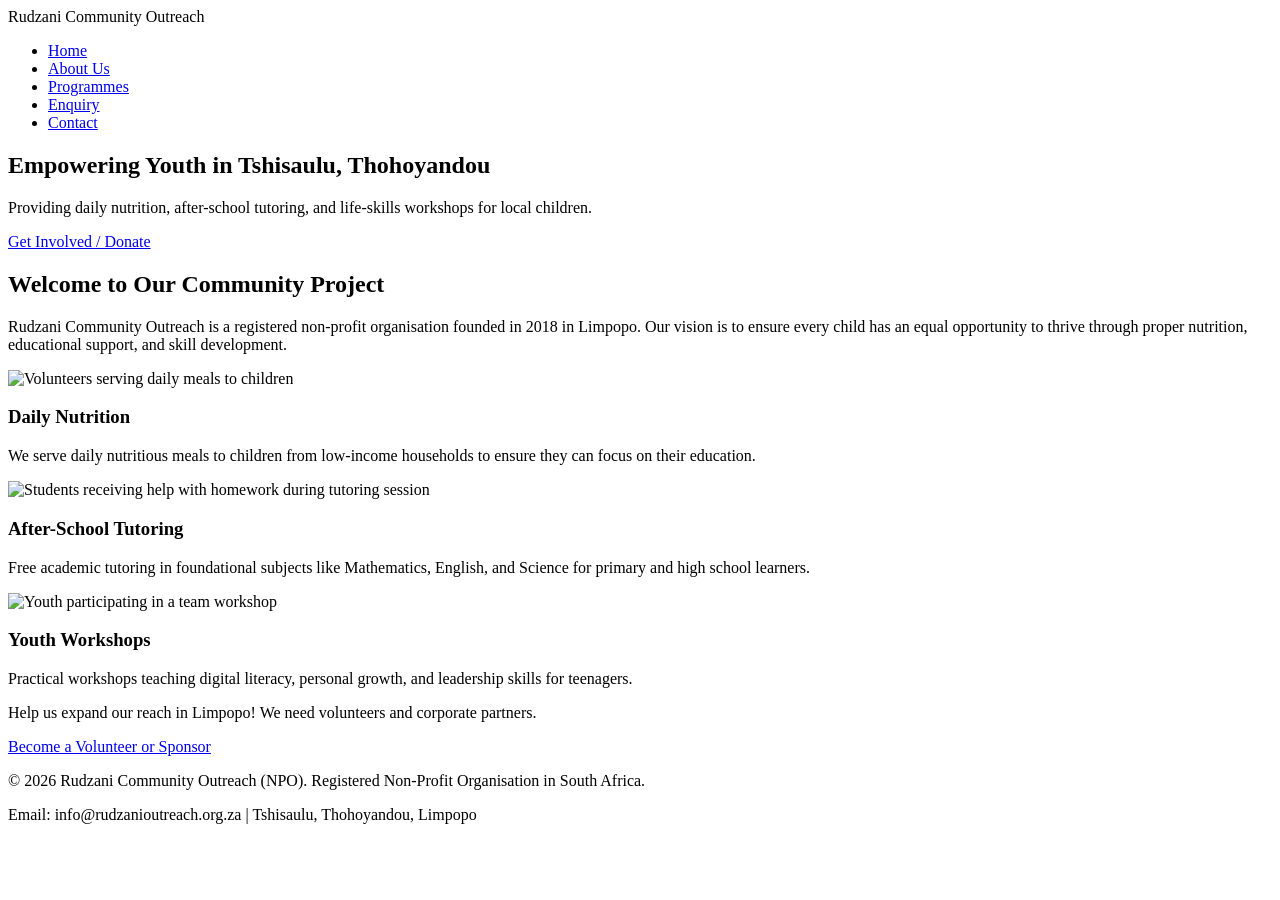
==== index.html @ 4dd1d18a "Created index.html" ====
<!DOCTYPE html>
<html lang="en">
<head>
    <meta charset="UTF-8">
    <meta name="viewport" content="width=device-width, initial-scale=1.0">
    <title>Home - Rudzani Community Outreach</title>
    <link rel="stylesheet" href="css/style.css">
</head>
<body>

    <!-- Header & Main Navigation -->
    <header>
        <div class="logo-text">Rudzani Community Outreach</div>
        <nav aria-label="Main Navigation">
            <ul>
                <li><a href="index.html" class="active">Home</a></li>
                <li><a href="about.html">About Us</a></li>
                <li><a href="programmes.html">Programmes</a></li>
                <li><a href="enquiry.html">Enquiry</a></li>
                <li><a href="contact.html">Contact</a></li>
            </ul>
        </nav>
    </header>

    <!-- Main Page Content -->
    <main>
        <section class="hero-box">
            <h1>Empowering Youth in Tshisaulu, Thohoyandou</h1>
            <p>Providing daily nutrition, after-school tutoring, and life-skills workshops for local children.</p>
            <a href="enquiry.html" class="btn-action">Get Involved / Donate</a>
        </section>

        <section>
            <h2>Welcome to Our Community Project</h2>
            <p>Rudzani Community Outreach is a registered non-profit organisation founded in 2018 in Limpopo. Our vision is to ensure every child has an equal opportunity to thrive through proper nutrition, educational support, and skill development.</p>
        </section>

        <section class="card-grid">
            <article class="card">
                <img src="https://images.unsplash.com/photo-1488521787991-ed7bbaae773c?w=500" alt="Volunteers serving daily meals to children">
                <h3>Daily Nutrition</h3>
                <p>We serve daily nutritious meals to children from low-income households to ensure they can focus on their education.</p>
            </article>

            <article class="card">
                <img src="https://images.unsplash.com/photo-1509062522246-3755977927d7?w=500" alt="Students receiving help with homework during tutoring session">
                <h3>After-School Tutoring</h3>
                <p>Free academic tutoring in foundational subjects like Mathematics, English, and Science for primary and high school learners.</p>
            </article>

            <article class="card">
                <img src="https://images.unsplash.com/photo-1529156069898-49953e39b3ac?w=500" alt="Youth participating in a team workshop">
                <h3>Youth Workshops</h3>
                <p>Practical workshops teaching digital literacy, personal growth, and leadership skills for teenagers.</p>
            </article>
        </section>

        <div class="cta-banner">
            <p>Help us expand our reach in Limpopo! We need volunteers and corporate partners.</p>
            <a href="enquiry.html" class="btn-action">Become a Volunteer or Sponsor</a>
        </div>
    </main>

    <!-- Footer Landmark -->
    <footer>
        <p>&copy; 2026 Rudzani Community Outreach (NPO). Registered Non-Profit Organisation in South Africa.</p>
        <p>Email: info@rudzanioutreach.org.za | Tshisaulu, Thohoyandou, Limpopo</p>
    </footer>

</body>
</html>
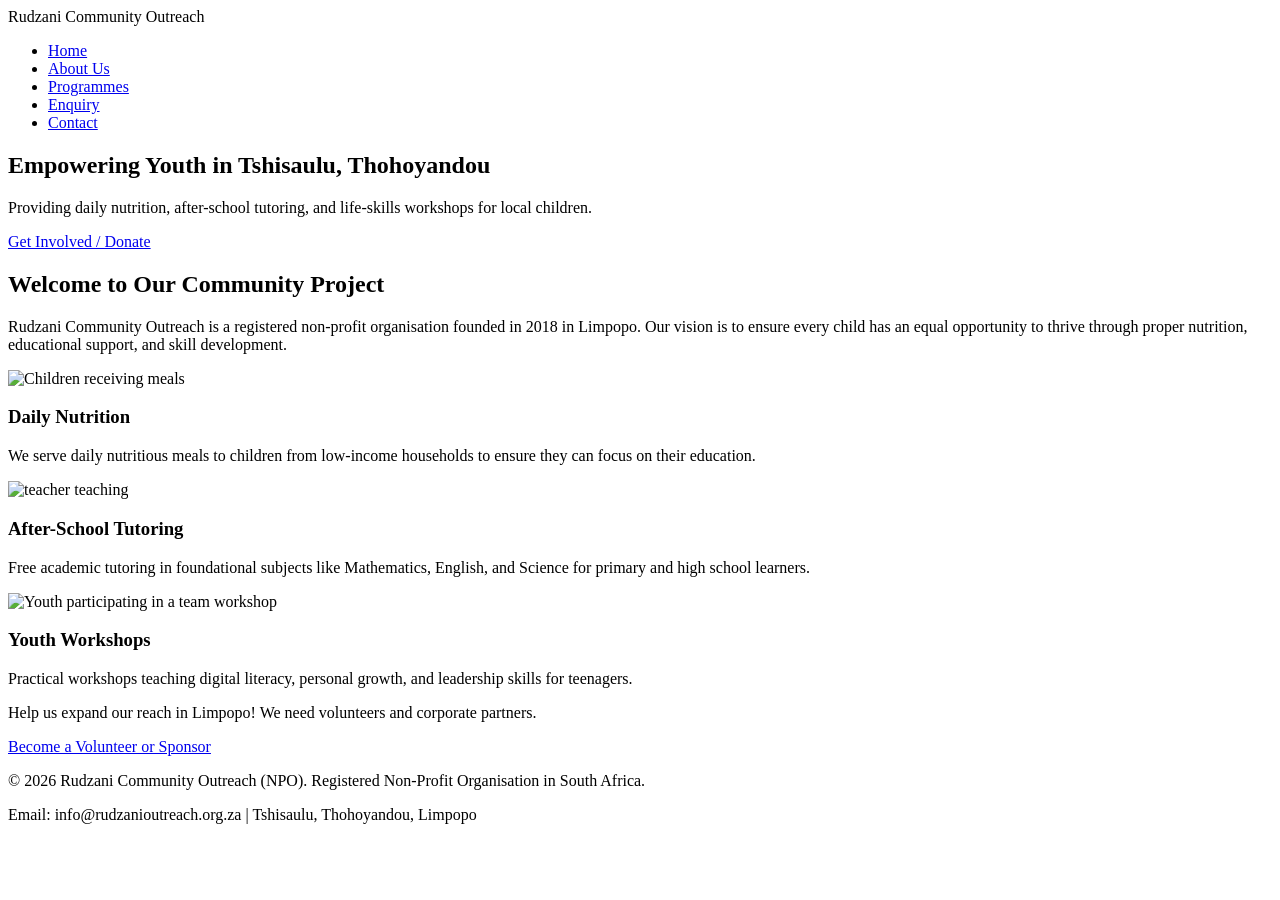
==== commit 4d2cb655: "Complete Part 2 styling, responsive layout, and README changelog" ====
--- a/index.html
+++ b/index.html
@@ -4,7 +4,7 @@
     <meta charset="UTF-8">
     <meta name="viewport" content="width=device-width, initial-scale=1.0">
     <title>Home - Rudzani Community Outreach</title>
-    <link rel="stylesheet" href="css/style.css">
+    <link rel="stylesheet" href="CSS/style.css">
 </head>
 <body>
 
@@ -34,16 +34,15 @@
             <h2>Welcome to Our Community Project</h2>
             <p>Rudzani Community Outreach is a registered non-profit organisation founded in 2018 in Limpopo. Our vision is to ensure every child has an equal opportunity to thrive through proper nutrition, educational support, and skill development.</p>
         </section>
-
         <section class="card-grid">
             <article class="card">
-                <img src="https://images.unsplash.com/photo-1488521787991-ed7bbaae773c?w=500" alt="Volunteers serving daily meals to children">
+                <img src="https://images.unsplash.com/photo-1488521787991-ed7bbaae773c?w=500" alt="Children receiving meals">
                 <h3>Daily Nutrition</h3>
                 <p>We serve daily nutritious meals to children from low-income households to ensure they can focus on their education.</p>
             </article>
 
             <article class="card">
-                <img src="https://images.unsplash.com/photo-1509062522246-3755977927d7?w=500" alt="Students receiving help with homework during tutoring session">
+                <img src="https://images.pexels.com/photos/18506743/pexels-photo-18506743.jpeg" alt="teacher teaching ">
                 <h3>After-School Tutoring</h3>
                 <p>Free academic tutoring in foundational subjects like Mathematics, English, and Science for primary and high school learners.</p>
             </article>
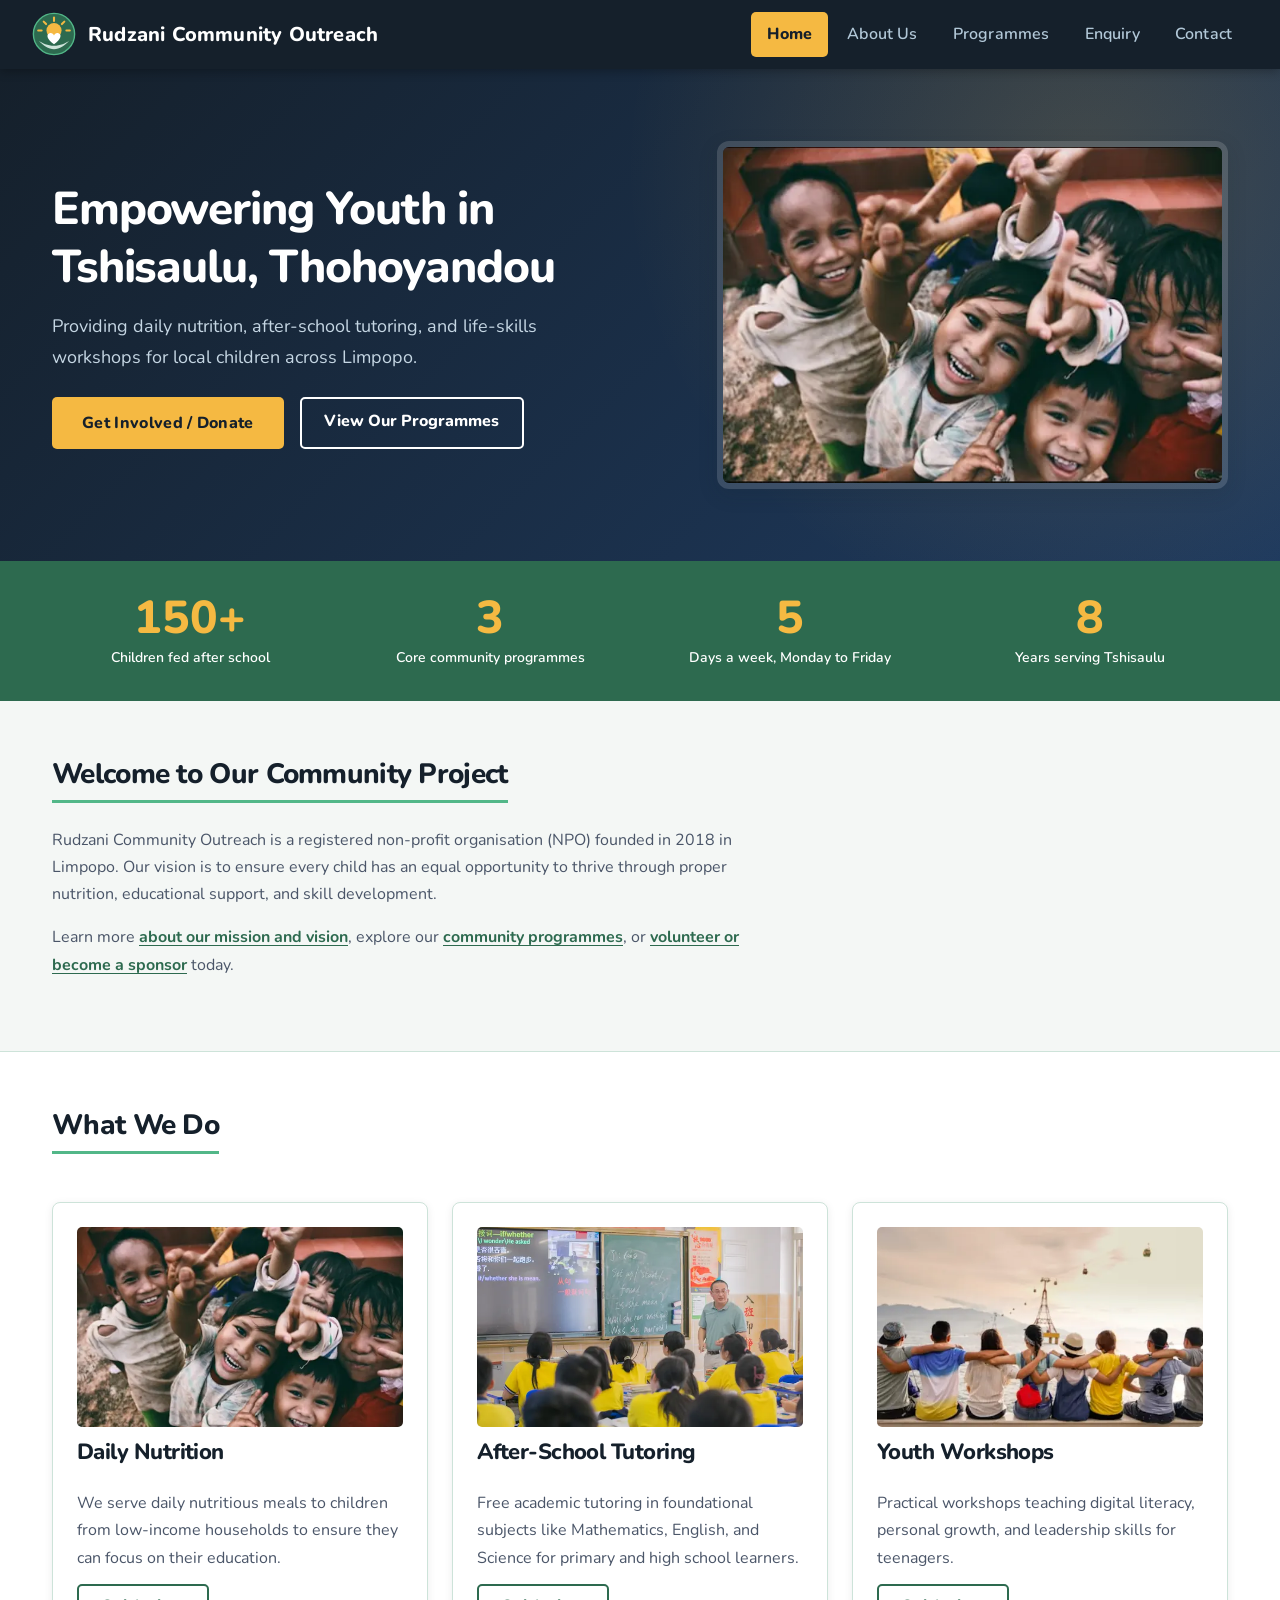
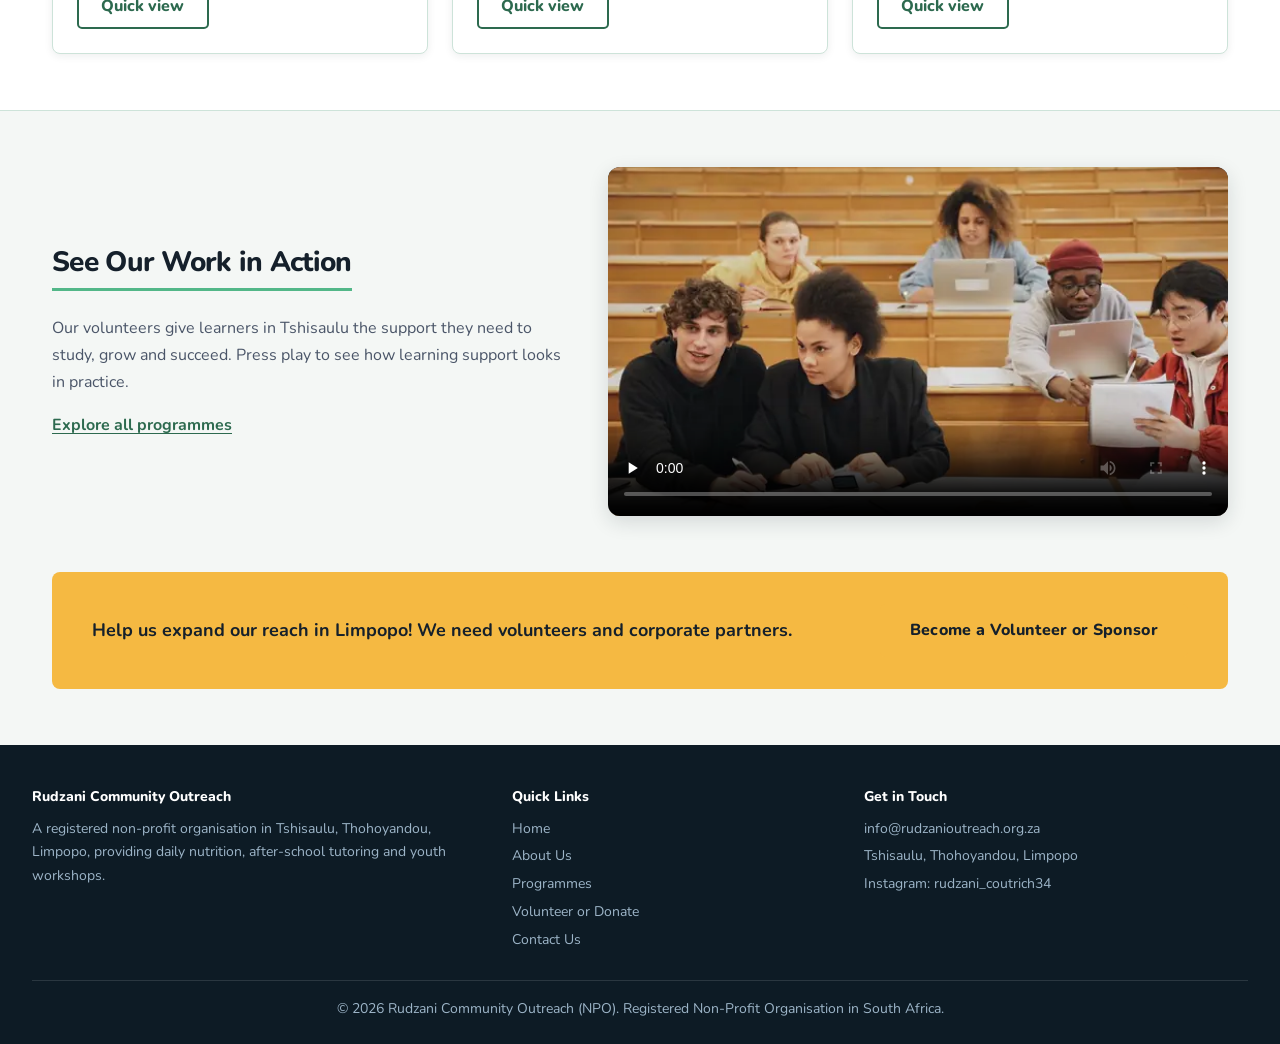
==== commit 2d572641: "I added javascript folder, updated css and html, third commit" ====
--- a/index.html
+++ b/index.html
@@ -3,17 +3,75 @@
 <head>
     <meta charset="UTF-8">
     <meta name="viewport" content="width=device-width, initial-scale=1.0">
-    <title>Home - Rudzani Community Outreach</title>
-    <link rel="stylesheet" href="CSS/style.css">
+    <title>Rudzani Community Outreach | Youth Empowerment in Limpopo</title>
+    <meta name="description" content="Rudzani Community Outreach is a registered NPO in Tshisaulu, Thohoyandou, Limpopo. We provide daily meals, free after-school tutoring and youth workshops. Volunteer or donate today.">
+    <meta name="keywords" content="Rudzani Community Outreach, NPO Limpopo, non-profit Thohoyandou, youth empowerment Limpopo, daily nutrition programme, after-school tutoring Tshisaulu, volunteer Thohoyandou, donate to a childrens charity">
+    <meta name="author" content="Anza Mahwasane">
+    <meta name="robots" content="index, follow">
+    <meta name="theme-color" content="#15202b">
+    <meta name="referrer" content="strict-origin-when-cross-origin">
+    <link rel="canonical" href="https://rudzani-community-outreach.netlify.app/index.html">
+
+    <!-- Social media -->
+    <meta property="og:type" content="website">
+    <meta property="og:site_name" content="Rudzani Community Outreach">
+    <meta property="og:locale" content="en_ZA">
+    <meta property="og:title" content="Rudzani Community Outreach | Youth Empowerment in Limpopo">
+    <meta property="og:description" content="Rudzani Community Outreach is a registered NPO in Tshisaulu, Thohoyandou, Limpopo. We provide daily meals, free after-school tutoring and youth workshops. Volunteer or donate today.">
+    <meta property="og:url" content="https://rudzani-community-outreach.netlify.app/index.html">
+    <meta property="og:image" content="https://rudzani-community-outreach.netlify.app/images/rudzani-community-outreach-social-share.jpg">
+    <meta property="og:image:alt" content="Rudzani Community Outreach - empowering youth in Tshisaulu, Thohoyandou">
+    <meta name="twitter:card" content="summary_large_image">
+    <meta name="twitter:title" content="Rudzani Community Outreach | Youth Empowerment in Limpopo">
+    <meta name="twitter:description" content="Rudzani Community Outreach is a registered NPO in Tshisaulu, Thohoyandou, Limpopo. We provide daily meals, free after-school tutoring and youth workshops. Volunteer or donate today.">
+    <meta name="twitter:image" content="https://rudzani-community-outreach.netlify.app/images/rudzani-community-outreach-social-share.jpg">
+
+    <link rel="icon" type="image/svg+xml" href="images/favicon.svg">
+
+    <!-- Google Fonts (preconnect makes the font load faster than @import) -->
+    <link rel="preconnect" href="https://fonts.googleapis.com">
+    <link rel="preconnect" href="https://fonts.gstatic.com" crossorigin>
+    <link rel="stylesheet" href="https://fonts.googleapis.com/css2?family=Nunito:wght@400;600;700;800&amp;display=swap">
+    <link rel="stylesheet" href="css/style.css">
+    <!-- Structured data for search engines (SEO) -->
+    <script type="application/ld+json">
+    {
+        "@context": "https://schema.org",
+        "@type": "NGO",
+        "name": "Rudzani Community Outreach",
+        "url": "https://rudzani-community-outreach.netlify.app/",
+        "logo": "https://rudzani-community-outreach.netlify.app/images/logo.svg",
+        "description": "A registered non-profit organisation in Tshisaulu, Thohoyandou, Limpopo providing daily nutrition, after-school tutoring and youth workshops.",
+        "foundingDate": "2018",
+        "email": "info@rudzanioutreach.org.za",
+        "sameAs": ["https://www.instagram.com/rudzani_coutrich34/"],
+        "address": {
+            "@type": "PostalAddress",
+            "streetAddress": "Main Road, Tshisaulu",
+            "addressLocality": "Thohoyandou",
+            "addressRegion": "Limpopo",
+            "addressCountry": "ZA"
+        }
+    }
+    </script>
+
+    <!-- JavaScript -->
+    <script src="js/vendor/jquery-3.7.1.min.js" defer></script>
+    <script src="js/data.js" defer></script>
+    <script src="js/script.js" defer></script>
 </head>
-<body>
+<body data-page="index">
+    <a class="skip-link" href="#main">Skip to main content</a>
 
     <!-- Header & Main Navigation -->
     <header>
-        <div class="logo-text">Rudzani Community Outreach</div>
+        <a href="index.html" class="logo">
+            <img src="images/logo.svg" alt="Rudzani Community Outreach logo" width="44" height="44">
+            <span class="logo-text">Rudzani Community Outreach</span>
+        </a>
         <nav aria-label="Main Navigation">
             <ul>
-                <li><a href="index.html" class="active">Home</a></li>
+                <li><a href="index.html" class="active" aria-current="page">Home</a></li>
                 <li><a href="about.html">About Us</a></li>
                 <li><a href="programmes.html">Programmes</a></li>
                 <li><a href="enquiry.html">Enquiry</a></li>
@@ -23,48 +81,146 @@
     </header>
 
     <!-- Main Page Content -->
-    <main>
-        <section class="hero-box">
-            <h1>Empowering Youth in Tshisaulu, Thohoyandou</h1>
-            <p>Providing daily nutrition, after-school tutoring, and life-skills workshops for local children.</p>
-            <a href="enquiry.html" class="btn-action">Get Involved / Donate</a>
-        </section>
-
-        <section>
-            <h2>Welcome to Our Community Project</h2>
-            <p>Rudzani Community Outreach is a registered non-profit organisation founded in 2018 in Limpopo. Our vision is to ensure every child has an equal opportunity to thrive through proper nutrition, educational support, and skill development.</p>
-        </section>
-        <section class="card-grid">
-            <article class="card">
-                <img src="https://images.unsplash.com/photo-1488521787991-ed7bbaae773c?w=500" alt="Children receiving meals">
-                <h3>Daily Nutrition</h3>
-                <p>We serve daily nutritious meals to children from low-income households to ensure they can focus on their education.</p>
-            </article>
-
-            <article class="card">
-                <img src="https://images.pexels.com/photos/18506743/pexels-photo-18506743.jpeg" alt="teacher teaching ">
-                <h3>After-School Tutoring</h3>
-                <p>Free academic tutoring in foundational subjects like Mathematics, English, and Science for primary and high school learners.</p>
-            </article>
-
-            <article class="card">
-                <img src="https://images.unsplash.com/photo-1529156069898-49953e39b3ac?w=500" alt="Youth participating in a team workshop">
-                <h3>Youth Workshops</h3>
-                <p>Practical workshops teaching digital literacy, personal growth, and leadership skills for teenagers.</p>
-            </article>
-        </section>
-
-        <div class="cta-banner">
-            <p>Help us expand our reach in Limpopo! We need volunteers and corporate partners.</p>
-            <a href="enquiry.html" class="btn-action">Become a Volunteer or Sponsor</a>
+    <main id="main">
+
+        <!-- Hero: full-width band with text and a photo side by side -->
+        <section class="hero">
+            <div class="container hero-inner">
+                <div class="hero-text">
+                    <h1>Empowering Youth in Tshisaulu, Thohoyandou</h1>
+                    <p>Providing daily nutrition, after-school tutoring, and life-skills workshops for local children across Limpopo.</p>
+                    <div class="hero-actions">
+                        <a href="enquiry.html" class="btn-action">Get Involved / Donate</a>
+                        <a href="programmes.html" class="btn-outline btn-outline-light">View Our Programmes</a>
+                    </div>
+                </div>
+                <div class="hero-media">
+                    <img src="images/children-smiling-daily-nutrition.webp" alt="Smiling children who receive daily meals from Rudzani Community Outreach in Limpopo" width="624" height="420">
+                </div>
+            </div>
+        </section>
+
+        <!-- Impact numbers (animated counters in script.js) -->
+        <section class="stats-band" aria-label="Our impact in numbers">
+            <div class="container stats-grid">
+                <div class="stat">
+                    <span class="stat-number" data-count="150" data-suffix="+">150+</span>
+                    <span class="stat-label">Children fed after school</span>
+                </div>
+                <div class="stat">
+                    <span class="stat-number" data-count="3">3</span>
+                    <span class="stat-label">Core community programmes</span>
+                </div>
+                <div class="stat">
+                    <span class="stat-number" data-count="5">5</span>
+                    <span class="stat-label">Days a week, Monday to Friday</span>
+                </div>
+                <div class="stat">
+                    <span class="stat-number" data-since="2018">8</span>
+                    <span class="stat-label">Years serving Tshisaulu</span>
+                </div>
+            </div>
+        </section>
+
+        <section class="section">
+            <div class="container" data-reveal>
+                <h2 class="section-title">Welcome to Our Community Project</h2>
+                <p>Rudzani Community Outreach is a registered non-profit organisation (NPO) founded in 2018 in Limpopo. Our vision is to ensure every child has an equal opportunity to thrive through proper nutrition, educational support, and skill development.</p>
+                <p>Learn more <a class="text-link" href="about.html">about our mission and vision</a>, explore our <a class="text-link" href="programmes.html">community programmes</a>, or <a class="text-link" href="enquiry.html">volunteer or become a sponsor</a> today.</p>
+            </div>
+        </section>
+
+        <section class="section section-alt">
+            <div class="container">
+                <h2 class="section-title">What We Do</h2>
+                <div class="card-grid">
+                    <article class="card" data-reveal>
+                        <img src="images/children-smiling-daily-nutrition-thumb.webp" alt="Children receiving meals from our daily nutrition programme in Tshisaulu" width="600" height="404" loading="lazy" decoding="async">
+                        <h3>Daily Nutrition</h3>
+                        <p>We serve daily nutritious meals to children from low-income households to ensure they can focus on their education.</p>
+                        <button type="button" class="btn-outline" data-modal="nutrition">Quick view</button>
+                    </article>
+
+                    <article class="card" data-reveal>
+                        <img src="images/after-school-tutoring-classroom-thumb.webp" alt="Teacher teaching learners during after-school tutoring" width="600" height="403" loading="lazy" decoding="async">
+                        <h3>After-School Tutoring</h3>
+                        <p>Free academic tutoring in foundational subjects like Mathematics, English, and Science for primary and high school learners.</p>
+                        <button type="button" class="btn-outline" data-modal="tutoring">Quick view</button>
+                    </article>
+
+                    <article class="card" data-reveal>
+                        <img src="images/youth-empowerment-friends-workshop-thumb.webp" alt="Youth participating in a team workshop for young leaders" width="600" height="336" loading="lazy" decoding="async">
+                        <h3>Youth Workshops</h3>
+                        <p>Practical workshops teaching digital literacy, personal growth, and leadership skills for teenagers.</p>
+                        <button type="button" class="btn-outline" data-modal="workshops">Quick view</button>
+                    </article>
+                </div>
+            </div>
+        </section>
+
+        <section class="section">
+            <div class="container video-feature" data-reveal>
+                <div class="video-feature-text">
+                    <h2 class="section-title">See Our Work in Action</h2>
+                    <p>Our volunteers give learners in Tshisaulu the support they need to study, grow and succeed. Press play to see how learning support looks in practice.</p>
+                    <a class="text-link" href="programmes.html">Explore all programmes</a>
+                </div>
+                <video controls preload="none" playsinline poster="images/students-studying-together-learning-support-thumb.webp" width="1280" height="720" aria-label="Students studying together with the help of volunteer tutors">
+                    <source src="Videos/learning-support-tutoring.mp4" type="video/mp4">
+                    Your browser does not support the video tag.
+                </video>
+            </div>
+        </section>
+
+        <div class="container">
+            <div class="cta-banner" data-reveal>
+                <p>Help us expand our reach in Limpopo! We need volunteers and corporate partners.</p>
+                <a href="enquiry.html" class="btn-action">Become a Volunteer or Sponsor</a>
+            </div>
         </div>
     </main>
 
+    <!-- Quick view modal (content is filled in by script.js) -->
+    <div class="modal" id="quickViewModal" role="dialog" aria-modal="true" aria-labelledby="modalTitle" hidden>
+        <div class="modal-box">
+            <button type="button" class="modal-close" aria-label="Close quick view">&times;</button>
+            <img id="modalImage" src="[data-uri]" alt="" width="600" height="400">
+            <div class="modal-body">
+                <h2 id="modalTitle"></h2>
+                <p id="modalText"></p>
+                <a id="modalLink" class="btn-action" href="#"></a>
+            </div>
+        </div>
+    </div>
+
     <!-- Footer Landmark -->
     <footer>
-        <p>&copy; 2026 Rudzani Community Outreach (NPO). Registered Non-Profit Organisation in South Africa.</p>
-        <p>Email: info@rudzanioutreach.org.za | Tshisaulu, Thohoyandou, Limpopo</p>
+        <div class="footer-grid">
+            <div>
+                <p class="footer-heading">Rudzani Community Outreach</p>
+                <p>A registered non-profit organisation in Tshisaulu, Thohoyandou, Limpopo, providing daily nutrition, after-school tutoring and youth workshops.</p>
+            </div>
+            <div>
+                <p class="footer-heading">Quick Links</p>
+                <ul>
+                    <li><a href="index.html">Home</a></li>
+                    <li><a href="about.html">About Us</a></li>
+                    <li><a href="programmes.html">Programmes</a></li>
+                    <li><a href="enquiry.html">Volunteer or Donate</a></li>
+                    <li><a href="contact.html">Contact Us</a></li>
+                </ul>
+            </div>
+            <div>
+                <p class="footer-heading">Get in Touch</p>
+                <ul>
+                    <li><a href="mailto:info@rudzanioutreach.org.za">info@rudzanioutreach.org.za</a></li>
+                    <li>Tshisaulu, Thohoyandou, Limpopo</li>
+                    <li><a href="https://www.instagram.com/rudzani_coutrich34/" target="_blank" rel="noopener noreferrer">Instagram: rudzani_coutrich34</a></li>
+                </ul>
+            </div>
+        </div>
+        <p class="footer-bottom">&copy; 2026 Rudzani Community Outreach (NPO). Registered Non-Profit Organisation in South Africa.</p>
     </footer>
 
 </body>
-</html>+</html>
--- a/css/style.css
+++ b/css/style.css
@@ -0,0 +1,1538 @@
+/* ==========================================================================
+   Rudzani Community Outreach 
+    */
+
+:root {
+    /* --- Colour Palette --- */
+    --colour-ink:       #15202b;   /* Near-black navy — header, hero and headings */
+    --colour-forest:    #2d6a4f;   /* Forest green — buttons and section emphasis */
+    --colour-sage:      #52b788;   /* Sage green — hover and focus states */
+    --colour-sunlight:  #f5b942;   /* Golden amber — call-to-action and highlights */
+    --colour-paper:     #f4f7f5;   /* Faintly green-tinted off-white — page background */
+    --colour-cloud:     #ffffff;   /* White — card and form surfaces */
+    --colour-text:      #1f2d3d;   /* Dark slate — primary body text */
+    --colour-muted:     #4a5568;   /* Muted gray — secondary text and placeholders */
+    --colour-border:    #cde3d9;   /* Light green — */
+    --colour-footer-bg: #0d1b25;   /* Very dark navy */
+    --colour-error:     #b3261e;   /* Red color error */
+    --colour-error-bg:  #fdecea;   /* Light red */
+
+    /* --- Typography Scale --- */
+    --font-family-base: 'Nunito', 'Segoe UI', system-ui, -apple-system, sans-serif;
+    --font-size-xs:     0.75rem;   /* 12px */
+    --font-size-sm:     0.875rem;  /* 14px */
+    --font-size-base:   1rem;      /* 16px */
+    --font-size-md:     1.125rem;  /* 18px */
+    --font-size-lg:     1.375rem;  /* 22px */
+    --font-size-xl:     1.75rem;   /* 28px */
+    --font-size-2xl:    2.25rem;   
+    --font-size-3xl:    2.875rem;  
+
+    /* --- Spacing Scale --- */
+    --space-xs:   0.5rem;
+    --space-sm:   0.75rem;
+    --space-md:   1rem;
+    --space-lg:   1.5rem;
+    --space-xl:   2rem;
+    --space-2xl:  2.5rem;
+    --space-3xl:  3.5rem;
+
+    /* --- Layout --- */
+    --max-width:         1240px;
+    --border-radius-sm:  5px;
+    --border-radius-md:  8px;
+    --border-radius-lg:  12px;
+
+    /* --- Shadows --- */
+    --shadow-card:   0 2px 8px rgba(21, 32, 43, 0.08);
+    --shadow-raised: 0 6px 20px rgba(21, 32, 43, 0.14);
+}
+
+*,
+*::before,
+*::after {
+    box-sizing: border-box; 
+    margin:  0;
+    padding: 0;
+}
+
+html {
+    font-size: 16px;        
+    scroll-behavior: smooth;
+}
+
+[hidden] {
+    display: none !important;
+}
+
+body {
+    font-family:      var(--font-family-base);
+    font-size:        var(--font-size-base);
+    font-weight:      400;
+    line-height:      1.65;
+    color:            var(--colour-text);
+    background-color: var(--colour-paper);
+    min-height:       100vh;
+    display:          flex;
+    flex-direction:   column; 
+}
+
+
+ul {
+    list-style: none;
+}
+
+
+a {
+    text-decoration: none;
+    color: inherit;
+}
+
+/* Make images and video block elements that scale responsively */
+img,
+video {
+    display:   block;
+    max-width: 100%;
+    height:    auto;
+}
+
+
+h1, h2, h3, h4, h5, h6 {
+    font-family:    var(--font-family-base);
+    font-weight:    800;
+    line-height:    1.25;
+    color:          var(--colour-ink);
+    letter-spacing: -0.025em;
+    margin-bottom:  var(--space-sm);
+}
+
+h1 { font-size: var(--font-size-2xl); }   /* 36px */
+h2 { font-size: var(--font-size-xl);  }   /* 28px */
+h3 { font-size: var(--font-size-lg);  }   /* 22px */
+
+p {
+    font-size:     var(--font-size-base);
+    font-weight:   400;
+    line-height:   1.7;
+    color:         var(--colour-muted);
+    margin-bottom: var(--space-md);
+    max-width:     72ch; 
+}
+
+strong {
+    font-weight: 700;
+    color:       var(--colour-ink);
+}
+
+li {
+    font-size:  var(--font-size-base);
+    line-height: 1.8;
+    color:      var(--colour-muted);
+}
+
+
+.text-link {
+    color:           var(--colour-forest);
+    font-weight:     700;
+    text-decoration: underline;
+    text-underline-offset: 3px;
+}
+
+.visually-hidden {
+    position: absolute;
+    width:    1px;
+    height:   1px;
+    overflow: hidden;
+    clip:     rect(0 0 0 0);
+    white-space: nowrap;
+}
+
+
+.skip-link {
+    position:         absolute;
+    left:             var(--space-md);
+    top:              -4rem;
+    background-color: var(--colour-sunlight);
+    color:            var(--colour-ink);
+    font-weight:      800;
+    padding:          0.6rem 1rem;
+    border-radius:    var(--border-radius-sm);
+    z-index:          300;
+    transition:       top 0.2s ease;
+}
+
+/* --- 4.1 Header — Flexbox Horizontal Layout --- */
+header {
+    background-color: var(--colour-ink);
+    padding:          var(--space-sm) var(--space-xl);
+    display:          flex;
+    flex-direction:   row;
+    justify-content:  space-between;
+    align-items:      center;
+    gap:              var(--space-lg);
+    position:         sticky;
+    top:              0;
+    z-index:          100;
+    box-shadow:       0 2px 10px rgba(0, 0, 0, 0.3);
+}
+
+/* Organisation logo (image) and brand text in the header — top left */
+.logo {
+    display:     flex;
+    align-items: center;
+    gap:         var(--space-sm);
+}
+
+.logo img {
+    width:  44px;
+    height: 44px;
+    flex-shrink: 0;
+}
+
+.logo-text {
+    font-size:      1.25rem;
+    font-weight:    800;
+    color:          var(--colour-cloud);
+    letter-spacing: 0.01em;
+    white-space:    nowrap;
+}
+
+/* --- 4.2 Navigation — Flexbox Horizontal List --- */
+header nav ul {
+    display:     flex;
+    flex-direction: row;
+    align-items: center;
+    gap:         0.2rem;
+}
+
+header nav ul li a {
+    display:        block;
+    padding:        0.5rem 1rem;
+    font-size:      var(--font-size-base);
+    font-weight:    600;
+    color:          #b2c8d8;   
+    border-radius:  var(--border-radius-sm);
+    letter-spacing: 0.01em;
+    transition:     background-color 0.2s ease, color 0.2s ease;
+}
+
+
+main {
+    width: 100%;
+    flex:  1;                    
+}
+
+
+.container {
+    max-width: var(--max-width);
+    width:     100%;
+    margin:    0 auto;
+    padding:   0 var(--space-xl);
+}
+
+
+.section {
+    padding: var(--space-3xl) 0;
+}
+
+
+.section-alt {
+    background-color: var(--colour-cloud);
+    border-top:       1px solid var(--colour-border);
+    border-bottom:    1px solid var(--colour-border);
+}
+
+/* Spacing for the call-to-action banner at the bottom of a page */
+main > .container {
+    margin-bottom: var(--space-3xl);
+}
+
+/* --- 4.4 Card Grid — CSS Grid, Three Columns on Desktop --- */
+.card-grid {
+    display:               grid;
+    grid-template-columns: repeat(3, 1fr); 
+    gap:                   var(--space-lg);
+    align-items:           stretch;        
+    margin-top:            var(--space-lg);
+}
+
+/* --- 4.5 Individual Card — Flexbox Column Stack --- */
+.card {
+    background-color: var(--colour-cloud);
+    border:           1px solid var(--colour-border);
+    border-radius:    var(--border-radius-md);
+    padding:          var(--space-lg);
+    display:          flex;
+    flex-direction:   column;
+    gap:              var(--space-sm);
+    box-shadow:       var(--shadow-card);
+    
+    transition:       box-shadow 0.25s ease, transform 0.25s ease;
+}
+
+.card p {
+    margin-bottom: 0;
+}
+
+
+.card img,
+.card video {
+    width:         100%;
+    height:        200px;
+    object-fit:    cover;
+    border-radius: var(--border-radius-sm);
+    background-color: var(--colour-ink);
+}
+
+/* Pushes the button in a card to the bottom so all cards line up */
+.card .btn-outline,
+.card .btn-action {
+    margin-top: auto;
+    align-self: flex-start;
+}
+
+/* --- 4.6 Hero Section — full-width band, text left and photo right --- */
+.hero {
+    background:
+        radial-gradient(circle at 85% 20%, rgba(245, 185, 66, 0.18) 0, rgba(245, 185, 66, 0) 40%),
+        linear-gradient(135deg, var(--colour-ink) 0%, #1e3a5f 100%);
+    color:   var(--colour-cloud);
+    padding: var(--space-3xl) 0;
+}
+
+.hero-inner {
+    display:               grid;
+    grid-template-columns: 1.1fr 0.9fr;
+    gap:                   var(--space-2xl);
+    align-items:           center;
+}
+
+.hero-text h1 {
+    color:     var(--colour-cloud);
+    font-size: var(--font-size-3xl);
+    max-width: 18ch;
+    margin-bottom: var(--space-md);
+    animation: fadeUp 0.8s ease both;
+}
+
+.hero-text p {
+    color:     #c5d6e3;
+    font-size: var(--font-size-md);
+    max-width: 52ch;
+    animation: fadeUp 0.8s ease 0.15s both;
+}
+
+.hero-actions {
+    display:    flex;
+    flex-wrap:  wrap;
+    gap:        var(--space-md);
+    margin-top: var(--space-lg);
+    animation:  fadeUp 0.8s ease 0.3s both;
+}
+
+.hero-media img {
+    width:         100%;
+    height:        auto;
+    max-height:    420px;
+    object-fit:    cover;
+    border-radius: var(--border-radius-lg);
+    border:        6px solid rgba(255, 255, 255, 0.14);
+    box-shadow:    var(--shadow-raised);
+    animation:     fadeUp 0.9s ease 0.2s both;
+}
+
+/* --- 4.6b Page banner used at the top of the inner pages --- */
+.page-banner {
+    background: linear-gradient(135deg, var(--colour-ink) 0%, #1e3a5f 100%);
+    padding:    var(--space-2xl) 0 var(--space-xl);
+}
+
+.page-banner h1 {
+    color: var(--colour-cloud);
+}
+
+.page-banner p {
+    color:         #c5d6e3;
+    font-size:     var(--font-size-md);
+    margin-bottom: 0;
+}
+
+.breadcrumb ol {
+    display:       flex;
+    flex-wrap:     wrap;
+    gap:           0.4rem;
+    margin-bottom: var(--space-md);
+    list-style:    none;
+}
+
+.breadcrumb li {
+    font-size: var(--font-size-sm);
+    color:     #b2c8d8;
+}
+
+.breadcrumb li + li::before {
+    content: "/";
+    margin-right: 0.4rem;
+    color: #7a9bb5;
+}
+
+.breadcrumb a {
+    text-decoration: underline;
+    text-underline-offset: 3px;
+}
+
+/* --- 4.6c Impact numbers band --- */
+.stats-band {
+    background-color: var(--colour-forest);
+    padding:          var(--space-xl) 0;
+}
+
+.stats-grid {
+    display:               grid;
+    grid-template-columns: repeat(4, 1fr);
+    gap:                   var(--space-lg);
+    text-align:            center;
+}
+
+.stat {
+    display:        flex;
+    flex-direction: column;
+    gap:            0.15rem;
+}
+
+.stat-number {
+    font-size:   var(--font-size-3xl);
+    font-weight: 800;
+    line-height: 1.1;
+    color:       var(--colour-sunlight);
+}
+
+.stat-label {
+    font-size:   var(--font-size-sm);
+    font-weight: 600;
+    color:       var(--colour-cloud);
+}
+
+/* --- 4.6d Video next to text on the home page --- */
+.video-feature {
+    display:               grid;
+    grid-template-columns: 1fr 1.2fr;
+    gap:                   var(--space-2xl);
+    align-items:           center;
+}
+
+.video-feature video {
+    width:         100%;
+    border-radius: var(--border-radius-lg);
+    box-shadow:    var(--shadow-raised);
+    background-color: var(--colour-ink);
+}
+
+/* --- 4.7 CTA Banner — Flexbox Row, Space Between --- */
+.cta-banner {
+    background-color: var(--colour-sunlight);
+    border-radius:    var(--border-radius-md);
+    padding:          var(--space-xl) var(--space-2xl);
+    display:          flex;
+    flex-direction:   row;
+    justify-content:  space-between;
+    align-items:      center;
+    gap:              var(--space-lg);
+}
+
+
+.cta-banner p {
+    color:       var(--colour-ink);
+    font-size:   var(--font-size-md);
+    font-weight: 700;
+    max-width:   none;
+    margin:      0;
+}
+
+.cta-banner .btn-action:hover {
+    background-color: var(--colour-forest);
+    border-color:     var(--colour-forest);
+}
+
+#enquiryForm,
+#contactForm {
+    background-color: var(--colour-cloud);
+    border:           1px solid var(--colour-border);
+    border-radius:    var(--border-radius-md);
+    padding:          var(--space-xl);
+    display:          flex;
+    flex-direction:   column;
+    gap:              var(--space-lg);
+    box-shadow:       var(--shadow-card);
+}
+
+.form-note {
+    font-size:     var(--font-size-sm);
+    margin-bottom: 0;
+}
+
+/* Label + input stacked vertically */
+.form-group {
+    display:        flex;
+    flex-direction: column;
+    gap:            0.35rem;
+}
+
+.form-group label,
+.group-label {
+    font-size:   var(--font-size-sm);
+    font-weight: 700;
+    color:       var(--colour-ink);
+    letter-spacing: 0.01em;
+}
+
+/* Shared styles for input, select, and textarea */
+.form-group input[type="text"],
+.form-group input[type="email"],
+.form-group input[type="tel"],
+.form-group input[type="date"],
+.form-group input[type="number"],
+.form-group input[type="search"],
+.form-group select,
+.form-group textarea {
+    font-family:      inherit;
+    font-size:        var(--font-size-base);
+    padding:          0.65rem 0.9rem;
+    border:           1.5px solid var(--colour-border);
+    border-radius:    var(--border-radius-sm);
+    background-color: var(--colour-paper);
+    color:            var(--colour-text);
+    width:            100%;
+    transition:       border-color 0.2s ease, box-shadow 0.2s ease, background-color 0.2s ease;
+}
+
+.form-group textarea {
+    resize: vertical;
+}
+
+.field-hint {
+    font-size: var(--font-size-xs);
+    color:     var(--colour-muted);
+}
+
+.error-message {
+    color:         var(--colour-error);
+    font-size:     var(--font-size-sm);
+    font-weight:   600;
+    margin:        0;
+    min-height:    0;
+}
+
+
+.checkbox-row {
+    display:   flex;
+    flex-wrap: wrap;
+    gap:       var(--space-md);
+}
+
+.checkbox-label {
+    display:     flex;
+    align-items: flex-start;
+    gap:         0.5rem;
+    font-size:   var(--font-size-sm);
+    font-weight: 600;
+    color:       var(--colour-ink);
+    cursor:      pointer;
+}
+
+.checkbox-label input {
+    width:      1.1rem;
+    height:     1.1rem;
+    margin-top: 0.2rem;
+    accent-color: var(--colour-forest);
+    flex-shrink: 0;
+}
+
+
+.conditional {
+    border:        1.5px dashed var(--colour-sage);
+    border-radius: var(--border-radius-md);
+    padding:       var(--space-lg);
+    display:       flex;
+    flex-direction: column;
+    gap:           var(--space-lg);
+    animation:     fadeUp 0.4s ease both;
+}
+
+.conditional legend {
+    font-weight: 800;
+    color:       var(--colour-forest);
+    padding:     0 var(--space-xs);
+}
+
+.form-actions {
+    display:   flex;
+    flex-wrap: wrap;
+    gap:       var(--space-md);
+}
+
+/* Hidden field that only robots fill in (spam protection) */
+.honeypot {
+    position: absolute;
+    left:     -9999px;
+    height:   0;
+    overflow: hidden;
+}
+
+.form-layout {
+    display:               grid;
+    grid-template-columns: 1.4fr 1fr;
+    gap:                   var(--space-2xl);
+    align-items:           start;
+}
+
+.contact-layout {
+    display:               grid;
+    grid-template-columns: 1fr 1fr;
+    gap:                   var(--space-2xl);
+    align-items:           start;
+}
+
+/* --- 4.9 Footer — three columns plus copyright line --- */
+footer {
+    background-color: var(--colour-footer-bg);
+    color:            #9db5c8;
+    padding:          var(--space-2xl) var(--space-xl) var(--space-lg);
+    margin-top:       auto; /* Pushes footer to the bottom of the page */
+}
+
+.footer-grid {
+    max-width:             var(--max-width);
+    margin:                0 auto var(--space-lg);
+    display:               grid;
+    grid-template-columns: 1.4fr 1fr 1.2fr;
+    gap:                   var(--space-xl);
+}
+
+.footer-heading {
+    font-weight:   800;
+    color:         var(--colour-cloud);
+    margin-bottom: var(--space-xs);
+}
+
+footer p,
+footer li {
+    font-size:     var(--font-size-sm);
+    color:         #9db5c8;
+    margin-bottom: 0.25rem;
+    max-width:     none;
+    line-height:   1.7;
+}
+
+footer a:hover {
+    color: var(--colour-sunlight);
+    text-decoration: underline;
+}
+
+.footer-bottom {
+    max-width:   var(--max-width);
+    margin:      0 auto;
+    padding-top: var(--space-md);
+    border-top:  1px solid rgba(255, 255, 255, 0.12);
+    text-align:  center;
+}
+
+
+
+
+/* --- 5.1 Section Heading Underline Accent --- */
+.section-title {
+    padding-bottom:  0.5rem;
+    border-bottom:   3px solid var(--colour-sage);
+    display:         inline-block;
+    margin-bottom:   var(--space-lg);
+}
+
+/* --- 5.2 Action Button — Gold Background, Dark Text --- */
+.btn-action {
+    display:          inline-block;
+    background-color: var(--colour-sunlight);
+    color:            var(--colour-ink);
+    padding:          0.7rem 1.75rem;
+    border-radius:    var(--border-radius-sm);
+    font-family:      inherit;
+    font-size:        var(--font-size-base);
+    font-weight:      800;
+    letter-spacing:   0.02em;
+    border:           2px solid transparent;
+    cursor:           pointer;
+    text-align:       center;
+    transition:       background-color 0.2s ease, color 0.2s ease,
+                      box-shadow 0.2s ease, border-color 0.2s ease;
+}
+
+/* Outline button used for secondary actions */
+.btn-outline {
+    display:          inline-block;
+    background-color: transparent;
+    color:            var(--colour-forest);
+    padding:          0.6rem 1.4rem;
+    border-radius:    var(--border-radius-sm);
+    font-family:      inherit;
+    font-size:        var(--font-size-base);
+    font-weight:      800;
+    border:           2px solid var(--colour-forest);
+    cursor:           pointer;
+    text-align:       center;
+    transition:       background-color 0.2s ease, color 0.2s ease, box-shadow 0.2s ease;
+}
+
+.btn-outline-light {
+    color:        var(--colour-cloud);
+    border-color: var(--colour-cloud);
+}
+
+/* --- 5.3 Card headings --- */
+.card h2 {
+    color:       var(--colour-ink);
+    font-size:   var(--font-size-xl);
+    border:      none;
+    display:     block;
+    padding:     0;
+}
+
+/* --- 5.4 Programme card labels (built by script.js) --- */
+.badge {
+    display:          inline-block;
+    align-self:       flex-start;
+    font-size:        var(--font-size-xs);
+    font-weight:      800;
+    text-transform:   uppercase;
+    letter-spacing:   0.06em;
+    padding:          0.2rem 0.65rem;
+    border-radius:    999px;
+    background-color: var(--colour-border);
+    color:            var(--colour-forest);
+}
+
+.badge-nutrition { background-color: #fdeeca; color: #7a5200; }
+.badge-workshops { background-color: #dbe7f7; color: #1e3a5f; }
+
+.programme-meta {
+    font-size:   var(--font-size-sm);
+    color:       var(--colour-muted);
+}
+
+.spots {
+    font-weight: 700;
+    color:       var(--colour-forest);
+}
+
+.spots-none {
+    color: var(--colour-error);
+}
+
+
+header nav ul li a:hover {
+    background-color: rgba(255, 255, 255, 0.1);
+    color:            var(--colour-cloud);
+}
+
+
+header nav ul li a.active {
+    background-color: var(--colour-sunlight);
+    color:            var(--colour-ink);
+    font-weight:      800;
+}
+
+
+header nav ul li a:active {
+    background-color: #d4a017;
+    color:            var(--colour-ink);
+}
+
+
+header nav ul li a:focus,
+.logo:focus {
+    outline:        3px solid var(--colour-sunlight);
+    outline-offset: 2px;
+    border-radius:  var(--border-radius-sm);
+}
+
+.text-link:focus-visible,
+.btn-outline:focus-visible,
+.tab-button:focus-visible,
+.accordion-trigger:focus-visible,
+.gallery-item a:focus-visible,
+footer a:focus-visible {
+    outline:        3px solid var(--colour-forest);
+    outline-offset: 3px;
+}
+
+.skip-link:focus {
+    top: var(--space-md);
+}
+
+.card:hover {
+    box-shadow: var(--shadow-raised);
+    transform:  translateY(-3px);
+}
+
+.btn-action:hover {
+    background-color: var(--colour-forest);
+    color:            var(--colour-cloud);
+    border-color:     var(--colour-forest);
+    box-shadow:       0 4px 14px rgba(45, 106, 79, 0.35);
+}
+
+.btn-outline:hover {
+    background-color: var(--colour-forest);
+    color:            var(--colour-cloud);
+}
+
+.btn-outline-light:hover {
+    background-color: var(--colour-cloud);
+    color:            var(--colour-ink);
+    border-color:     var(--colour-cloud);
+}
+
+
+.btn-action:focus {
+    outline:        3px solid var(--colour-forest);
+    outline-offset: 3px;
+}
+
+
+.btn-action:active,
+.btn-outline:active {
+    background-color: #1e4d38;
+    color:            var(--colour-cloud);
+    box-shadow:       none;
+}
+
+.form-group input:hover,
+.form-group select:hover,
+.form-group textarea:hover {
+    border-color: var(--colour-sage);
+}
+
+.form-group input:focus,
+.form-group select:focus,
+.form-group textarea:focus {
+    border-color:     var(--colour-forest);
+    box-shadow:       0 0 0 3px rgba(45, 106, 79, 0.18);
+    outline:          none;
+    background-color: var(--colour-cloud);
+}
+
+
+.form-group .is-invalid {
+    border-color:     var(--colour-error);
+    background-color: var(--colour-error-bg);
+}
+
+.form-group .is-invalid:focus {
+    box-shadow: 0 0 0 3px rgba(179, 38, 30, 0.2);
+}
+
+.form-group .is-valid {
+    border-color: var(--colour-sage);
+}
+
+
+@media screen and (max-width: 63.9375em) {
+
+    
+    h1           { font-size: 1.875rem; }   /* 30px */
+    h2           { font-size: 1.5rem;   }   /* 24px */
+    h3           { font-size: 1.25rem;  }   /* 20px */
+    .hero-text h1 { font-size: 2.25rem; }   /* 36px */
+
+    /* --- Layout Adjustments for Tablet --- */
+    header {
+        padding: var(--space-sm) var(--space-lg);
+    }
+
+    .container {
+        padding: 0 var(--space-lg);
+    }
+
+    .section {
+        padding: var(--space-2xl) 0;
+    }
+
+    .card-grid {
+        grid-template-columns: repeat(2, 1fr);
+    }
+
+   
+    .hero-inner,
+    .video-feature,
+    .form-layout,
+    .contact-layout {
+        grid-template-columns: 1fr;
+    }
+
+    .hero-media img {
+        max-height: 360px;
+    }
+
+    .stats-grid {
+        grid-template-columns: repeat(2, 1fr);
+        row-gap: var(--space-xl);
+    }
+
+    .footer-grid {
+        grid-template-columns: 1fr 1fr;
+    }
+
+    /* CTA banner switches to vertical stacking on tablet */
+    .cta-banner {
+        flex-direction: column;
+        text-align:     center;
+    }
+}
+
+/* --- 7.2 MOBILE BREAKPOINT */
+@media screen and (max-width: 47.9375em) {
+
+    /* --- Typography Adjustments for Mobile --- */
+    h1           { font-size: 1.625rem; }
+    h2           { font-size: 1.25rem;  }
+    h3           { font-size: 1.125rem; }
+    p            { font-size: 0.95rem;  }
+    .hero-text h1 { font-size: 1.75rem; }
+    .hero-text p  { font-size: var(--font-size-base); }
+
+    
+    header {
+        position:       static;
+        flex-direction: column;
+        align-items:    center;
+        gap:            var(--space-sm);
+        padding:        var(--space-md);
+    }
+
+    .logo-text {
+        font-size: 1.1rem;
+        white-space: normal;
+    }
+
+    header nav ul {
+        flex-wrap:       wrap;
+        justify-content: center;
+        gap:             0.15rem;
+    }
+
+    header nav ul li a {
+        font-size: 0.85rem;
+        padding:   0.5rem 0.7rem;   
+    }
+
+    /* --- Layout Adjustments for Mobile --- */
+    .container {
+        padding: 0 var(--space-md);
+    }
+
+    .hero {
+        padding: var(--space-2xl) 0;
+    }
+
+    .hero-actions .btn-action,
+    .hero-actions .btn-outline {
+        width: 100%;
+    }
+
+    /* Card grid collapses to a single column on mobile */
+    .card-grid {
+        grid-template-columns: 1fr;
+    }
+
+    .cta-banner {
+        flex-direction: column;
+        text-align:     center;
+        gap:            var(--space-md);
+        padding:        var(--space-lg) var(--space-md);
+    }
+
+    /* Forms reduce padding on small screens */
+    #enquiryForm,
+    #contactForm {
+        padding: var(--space-lg) var(--space-md);
+    }
+
+    .stat-number {
+        font-size: 2.25rem;
+    }
+
+    .footer-grid {
+        grid-template-columns: 1fr;
+    }
+
+    /* --- Image Adjustments for Mobile --- */
+    .card img,
+    .card video {
+        height: 170px;
+    }
+
+    .map {
+        height: 300px;
+    }
+}
+
+/* --- 7.3 LARGE DESKTOP  */
+@media screen and (min-width: 75em) {
+
+    .hero {
+        padding: 4.5rem 0;
+    }
+
+    .hero-text h1 {
+        font-size: var(--font-size-3xl); 
+    }
+}
+
+
+/* 
+   PART 3: 
+   */
+
+
+@keyframes fadeUp {
+    from { opacity: 0; transform: translateY(18px); }
+    to   { opacity: 1; transform: translateY(0); }
+}
+
+@keyframes fadeIn {
+    from { opacity: 0; }
+    to   { opacity: 1; }
+}
+
+@keyframes popIn {
+    from { opacity: 0; transform: scale(0.92) translateY(10px); }
+    to   { opacity: 1; transform: scale(1) translateY(0); }
+}
+
+
+.reveal {
+    opacity:    0;
+    transform:  translateY(26px);
+    transition: opacity 0.6s ease, transform 0.6s ease;
+}
+
+.reveal.is-visible {
+    opacity:   1;
+    transform: none;
+}
+
+
+.tabs {
+    margin-top: var(--space-lg);
+}
+
+.tab-list {
+    display:       flex;
+    flex-wrap:     wrap;
+    gap:           var(--space-xs);
+    margin-bottom: var(--space-md);
+}
+
+.tab-button {
+    font-family:      inherit;
+    font-size:        var(--font-size-base);
+    font-weight:      700;
+    padding:          0.6rem 1.2rem;
+    border:           2px solid var(--colour-border);
+    border-radius:    999px;
+    background-color: var(--colour-cloud);
+    color:            var(--colour-ink);
+    cursor:           pointer;
+    transition:       background-color 0.2s ease, color 0.2s ease, border-color 0.2s ease;
+}
+
+.tab-button:hover {
+    border-color: var(--colour-sage);
+}
+
+.tab-button[aria-selected="true"] {
+    background-color: var(--colour-forest);
+    border-color:     var(--colour-forest);
+    color:            var(--colour-cloud);
+}
+
+.tab-panel {
+    background-color: var(--colour-cloud);
+    border:           1px solid var(--colour-border);
+    border-left:      6px solid var(--colour-sunlight);
+    border-radius:    var(--border-radius-md);
+    padding:          var(--space-lg);
+    margin-bottom:    var(--space-md);
+    box-shadow:       var(--shadow-card);
+}
+
+.tab-panel p {
+    margin-bottom: var(--space-sm);
+}
+
+/* --- 8.4 Accordion (enquiry.html) --- */
+.faq h2 {
+    margin-bottom: var(--space-md);
+}
+
+.accordion-heading {
+    margin:    0;
+    font-size: var(--font-size-base);
+    letter-spacing: 0;
+}
+
+.accordion-trigger {
+    width:            100%;
+    display:          flex;
+    justify-content:  space-between;
+    align-items:      center;
+    gap:              var(--space-md);
+    text-align:       left;
+    font-family:      inherit;
+    font-size:        var(--font-size-base);
+    font-weight:      700;
+    color:            var(--colour-ink);
+    background-color: var(--colour-cloud);
+    border:           1px solid var(--colour-border);
+    border-radius:    var(--border-radius-md);
+    padding:          var(--space-md);
+    margin-top:       var(--space-xs);
+    cursor:           pointer;
+    transition:       background-color 0.2s ease, border-color 0.2s ease;
+}
+
+.accordion-trigger::after {
+    content:     "+";
+    font-size:   1.5rem;
+    line-height: 1;
+    color:       var(--colour-forest);
+    transition:  transform 0.25s ease;
+}
+
+.accordion-trigger:hover {
+    border-color: var(--colour-sage);
+}
+
+.accordion-trigger[aria-expanded="true"] {
+    background-color: var(--colour-border);
+}
+
+.accordion-trigger[aria-expanded="true"]::after {
+    content:   "\2212";   
+    transform: rotate(180deg);
+}
+
+.accordion-panel {
+    padding: var(--space-md) var(--space-md) 0;
+}
+
+.accordion-panel p {
+    margin-bottom: var(--space-sm);
+}
+
+
+.modal {
+    position:         fixed;
+    inset:            0;
+    z-index:          500;
+    display:          flex;
+    justify-content:  center;
+    align-items:      center;
+    padding:          var(--space-md);
+    background-color: rgba(13, 27, 37, 0.78);
+    animation:        fadeIn 0.25s ease both;
+}
+
+.modal-box {
+    position:         relative;
+    width:            100%;
+    max-width:        560px;
+    max-height:       92vh;
+    overflow-y:       auto;
+    background-color: var(--colour-cloud);
+    border-radius:    var(--border-radius-lg);
+    box-shadow:       var(--shadow-raised);
+    animation:        popIn 0.3s ease both;
+}
+
+.modal-box img {
+    width:         100%;
+    height:        240px;
+    object-fit:    cover;
+    border-radius: var(--border-radius-lg) var(--border-radius-lg) 0 0;
+}
+
+.modal-body {
+    padding: var(--space-lg);
+}
+
+.modal-body p {
+    margin-bottom: var(--space-lg);
+}
+
+.modal-close,
+.lightbox-close {
+    position:         absolute;
+    top:              var(--space-sm);
+    right:            var(--space-sm);
+    width:            2.5rem;
+    height:           2.5rem;
+    border:           none;
+    border-radius:    50%;
+    background-color: var(--colour-ink);
+    color:            var(--colour-cloud);
+    font-size:        1.6rem;
+    line-height:      1;
+    cursor:           pointer;
+    z-index:          2;
+    transition:       background-color 0.2s ease;
+}
+
+.modal-close:hover,
+.lightbox-close:hover {
+    background-color: var(--colour-forest);
+}
+
+.modal-close:focus-visible,
+.lightbox-close:focus-visible,
+.lightbox-nav:focus-visible,
+.back-to-top:focus-visible {
+    outline:        3px solid var(--colour-sunlight);
+    outline-offset: 2px;
+}
+
+
+.gallery {
+    display:               grid;
+    grid-template-columns: repeat(auto-fill, minmax(230px, 1fr));
+    gap:                   var(--space-md);
+    margin-top:            var(--space-lg);
+}
+
+.gallery-item {
+    margin: 0;
+}
+
+.gallery-item a {
+    display:       block;
+    overflow:      hidden;
+    border-radius: var(--border-radius-md);
+    border:        1px solid var(--colour-border);
+    box-shadow:    var(--shadow-card);
+    cursor:        zoom-in;
+}
+
+.gallery-item img {
+    width:      100%;
+    height:     180px;
+    object-fit: cover;
+    transition: transform 0.4s ease;
+}
+
+.gallery-item a:hover img {
+    transform: scale(1.08);
+}
+
+.lightbox {
+    position:         fixed;
+    inset:            0;
+    z-index:          600;
+    display:          flex;
+    justify-content:  center;
+    align-items:      center;
+    gap:              var(--space-md);
+    padding:          var(--space-lg);
+    background-color: rgba(8, 15, 22, 0.92);
+    animation:        fadeIn 0.25s ease both;
+}
+
+.lightbox-figure {
+    margin:     0;
+    max-width:  min(1100px, 86vw);
+    text-align: center;
+}
+
+.lightbox-figure img {
+    margin:        0 auto;
+    max-height:    78vh;
+    width:         auto;
+    border-radius: var(--border-radius-md);
+    animation:     popIn 0.3s ease both;
+}
+
+.lightbox-figure figcaption {
+    color:      #e3edf4;
+    font-size:  var(--font-size-base);
+    margin-top: var(--space-sm);
+}
+
+.lightbox-nav {
+    flex-shrink:      0;
+    width:            3rem;
+    height:           3rem;
+    border:           none;
+    border-radius:    50%;
+    background-color: rgba(255, 255, 255, 0.16);
+    color:            var(--colour-cloud);
+    font-size:        1.25rem;
+    cursor:           pointer;
+    transition:       background-color 0.2s ease;
+}
+
+.lightbox-nav:hover {
+    background-color: var(--colour-forest);
+}
+
+
+.filter-bar {
+    display:               grid;
+    grid-template-columns: 2fr 1fr 1fr auto;
+    gap:                   var(--space-md);
+    align-items:           end;
+    background-color:      var(--colour-paper);
+    border:                1px solid var(--colour-border);
+    border-radius:         var(--border-radius-md);
+    padding:               var(--space-lg);
+    margin-top:            var(--space-lg);
+}
+
+.results-count {
+    margin-top:  var(--space-lg);
+    font-weight: 700;
+    color:       var(--colour-ink);
+    margin-bottom: 0;
+}
+
+.no-results {
+    margin-top:  var(--space-lg);
+    font-weight: 700;
+    color:       var(--colour-error);
+}
+
+.load-more-wrap {
+    display:         flex;
+    justify-content: center;
+    margin-top:      var(--space-xl);
+}
+
+/* Cards that are added by JavaScript fade in */
+.card.is-new {
+    animation: fadeUp 0.5s ease backwards;
+}
+
+/* --- 8.8 Form response panel and email preview --- */
+.response-panel {
+    background-color: var(--colour-cloud);
+    border:           1px solid var(--colour-border);
+    border-left:      8px solid var(--colour-sage);
+    border-radius:    var(--border-radius-md);
+    padding:          var(--space-xl);
+    margin-top:       var(--space-lg);
+    box-shadow:       var(--shadow-card);
+    animation:        fadeUp 0.5s ease both;
+}
+
+.response-panel.is-warning {
+    border-left-color: var(--colour-sunlight);
+}
+
+.response-panel:focus {
+    outline: none;
+}
+
+.response-panel h2 {
+    margin-bottom: var(--space-md);
+}
+
+.summary-list {
+    display:               grid;
+    grid-template-columns: max-content 1fr;
+    gap:                   0.35rem var(--space-lg);
+    margin-bottom:         var(--space-md);
+}
+
+.summary-list dt {
+    font-weight: 800;
+    color:       var(--colour-ink);
+}
+
+.summary-list dd {
+    color:       var(--colour-muted);
+    overflow-wrap: anywhere;
+}
+
+.cost-total {
+    font-size:     var(--font-size-xl);
+    font-weight:   800;
+    color:         var(--colour-forest);
+    margin-bottom: var(--space-sm);
+}
+
+.response-status {
+    font-size:  var(--font-size-sm);
+    color:      var(--colour-muted);
+    margin-top: var(--space-md);
+}
+
+.email-details {
+    display:               grid;
+    grid-template-columns: max-content 1fr;
+    gap:                   0.35rem var(--space-md);
+    margin-bottom:         var(--space-md);
+}
+
+.email-details dt {
+    font-weight: 800;
+    color:       var(--colour-ink);
+}
+
+.email-details dd {
+    color:         var(--colour-muted);
+    overflow-wrap: anywhere;
+}
+
+.email-body {
+    font-family:      inherit;
+    font-size:        var(--font-size-sm);
+    white-space:      pre-wrap;
+    overflow-wrap:    anywhere;
+    background-color: var(--colour-paper);
+    border:           1px solid var(--colour-border);
+    border-radius:    var(--border-radius-sm);
+    padding:          var(--space-md);
+    margin-bottom:    var(--space-md);
+    color:            var(--colour-text);
+}
+
+.map-heading {
+    margin-top: var(--space-xl);
+}
+
+.map {
+    position:      relative;
+    z-index:       0;
+    isolation:     isolate;   
+    height:        380px;
+    border:        1px solid var(--colour-border);
+    border-radius: var(--border-radius-md);
+    box-shadow:    var(--shadow-card);
+    background-color: #dde8e2;
+}
+
+.map-actions {
+    display:    flex;
+    flex-wrap:  wrap;
+    gap:        var(--space-md);
+    margin-top: var(--space-md);
+}
+
+.map-status {
+    margin-top: var(--space-sm);
+    font-weight: 700;
+    color:      var(--colour-forest);
+    margin-bottom: 0;
+}
+
+.map-note {
+    font-size:  var(--font-size-xs);
+    margin-top: var(--space-xs);
+}
+
+/* --- 8.10 Back to top button (created by script.js) --- */
+.back-to-top {
+    position:         fixed;
+    right:            var(--space-lg);
+    bottom:           var(--space-lg);
+    width:            3rem;
+    height:           3rem;
+    border:           none;
+    border-radius:    50%;
+    background-color: var(--colour-forest);
+    color:            var(--colour-cloud);
+    font-size:        1.25rem;
+    cursor:           pointer;
+    box-shadow:       var(--shadow-raised);
+    opacity:          0;
+    visibility:       hidden;
+    transform:        translateY(12px);
+    transition:       opacity 0.3s ease, transform 0.3s ease, visibility 0.3s ease, background-color 0.2s ease;
+    z-index:          200;
+}
+
+.back-to-top.is-shown {
+    opacity:    1;
+    visibility: visible;
+    transform:  none;
+}
+
+.back-to-top:hover {
+    background-color: var(--colour-ink);
+}
+
+/* --- 8.11 404 page --- */
+.not-found {
+    text-align: center;
+    padding:    var(--space-3xl) var(--space-md);
+}
+
+.not-found p {
+    margin-left:  auto;
+    margin-right: auto;
+}
+
+@media screen and (max-width: 63.9375em) {
+    .filter-bar {
+        grid-template-columns: 1fr 1fr;
+    }
+}
+
+@media screen and (max-width: 47.9375em) {
+    .filter-bar {
+        grid-template-columns: 1fr;
+    }
+
+    .summary-list,
+    .email-details {
+        grid-template-columns: 1fr;
+    }
+
+    .gallery {
+        grid-template-columns: repeat(2, 1fr);
+    }
+
+    .gallery-item img {
+        height: 130px;
+    }
+
+    .lightbox {
+        padding: var(--space-sm);
+        gap:     var(--space-xs);
+    }
+
+    .lightbox-nav {
+        width:  2.5rem;
+        height: 2.5rem;
+    }
+
+    .tab-button {
+        flex: 1 1 45%;
+        padding: 0.6rem 0.7rem;
+        font-size: var(--font-size-sm);
+    }
+}
+
+
+@media (prefers-reduced-motion: reduce) {
+    *,
+    *::before,
+    *::after {
+        animation-duration:        0.01ms !important;
+        animation-iteration-count: 1 !important;
+        transition-duration:       0.01ms !important;
+        scroll-behavior:           auto !important;
+    }
+
+    .reveal {
+        opacity:   1;
+        transform: none;
+    }
+}
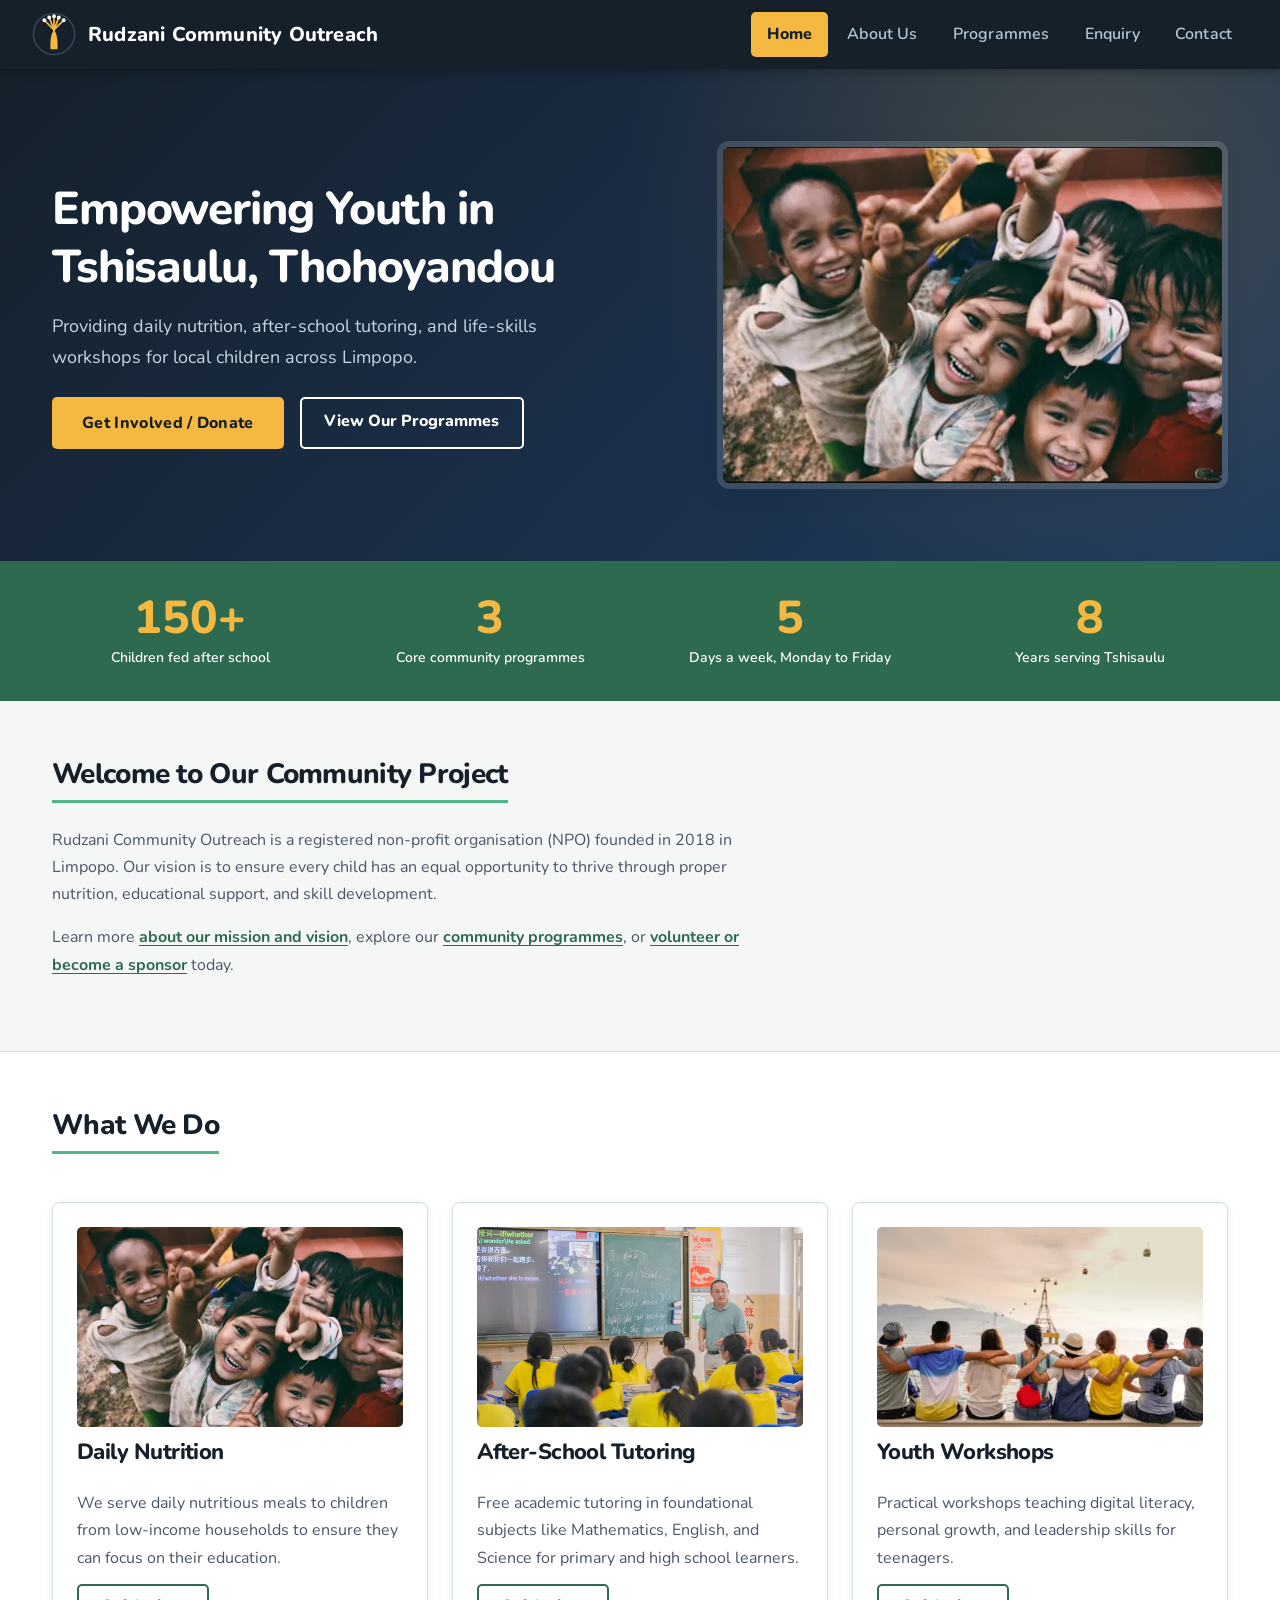
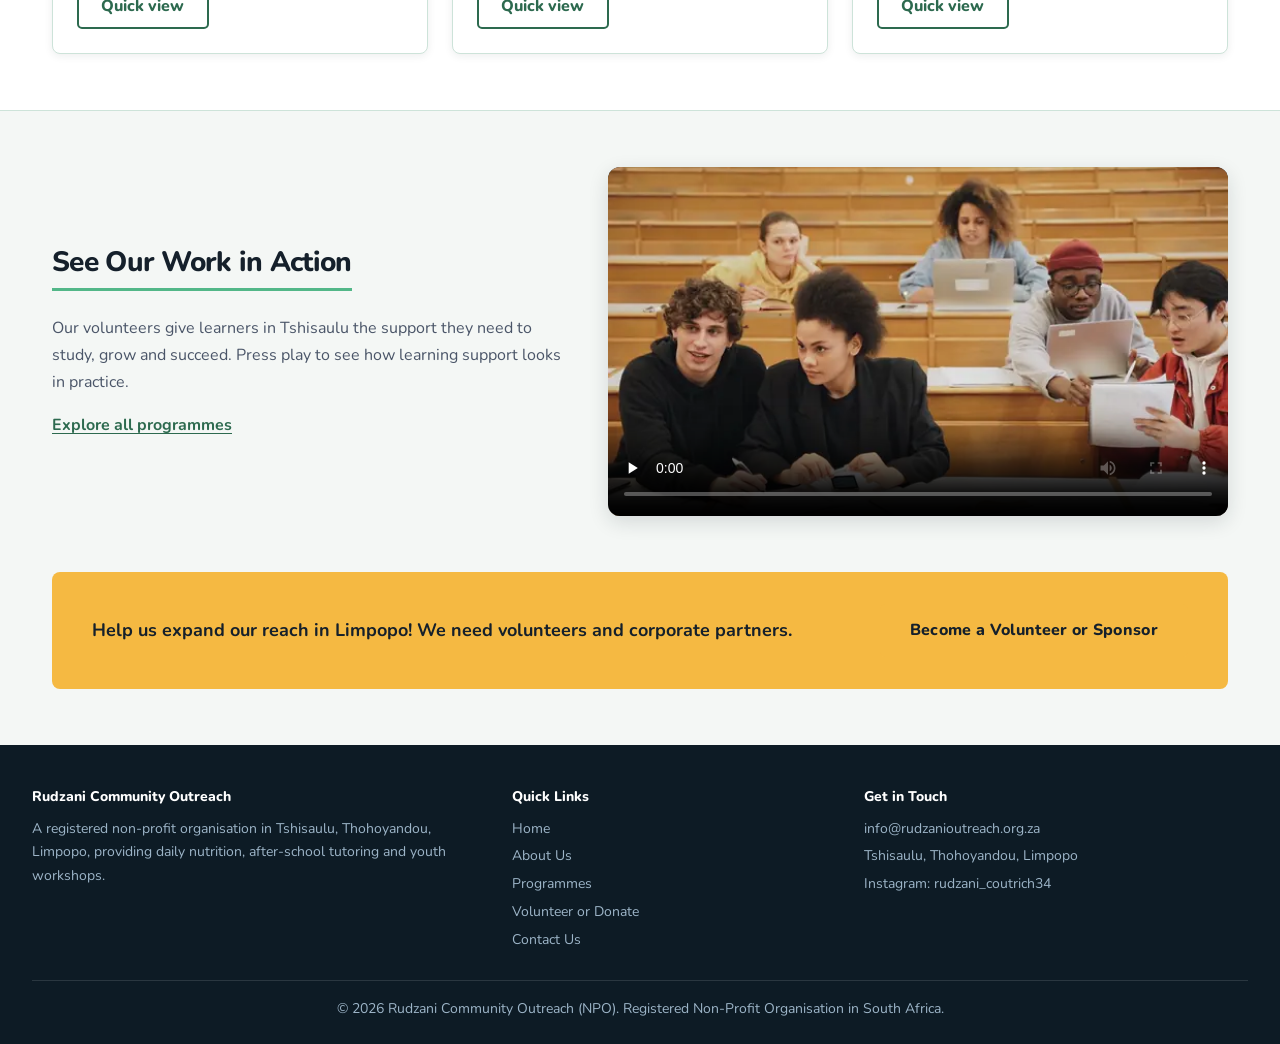
==== commit a6423f46: "updated link to netlify, new logo," ====
--- a/index.html
+++ b/index.html
@@ -55,7 +55,7 @@
     }
     </script>
 
-    <!-- JavaScript -->
+    <!-- JavaScript (defer = the page is shown first, then the scripts run) -->
     <script src="js/vendor/jquery-3.7.1.min.js" defer></script>
     <script src="js/data.js" defer></script>
     <script src="js/script.js" defer></script>
